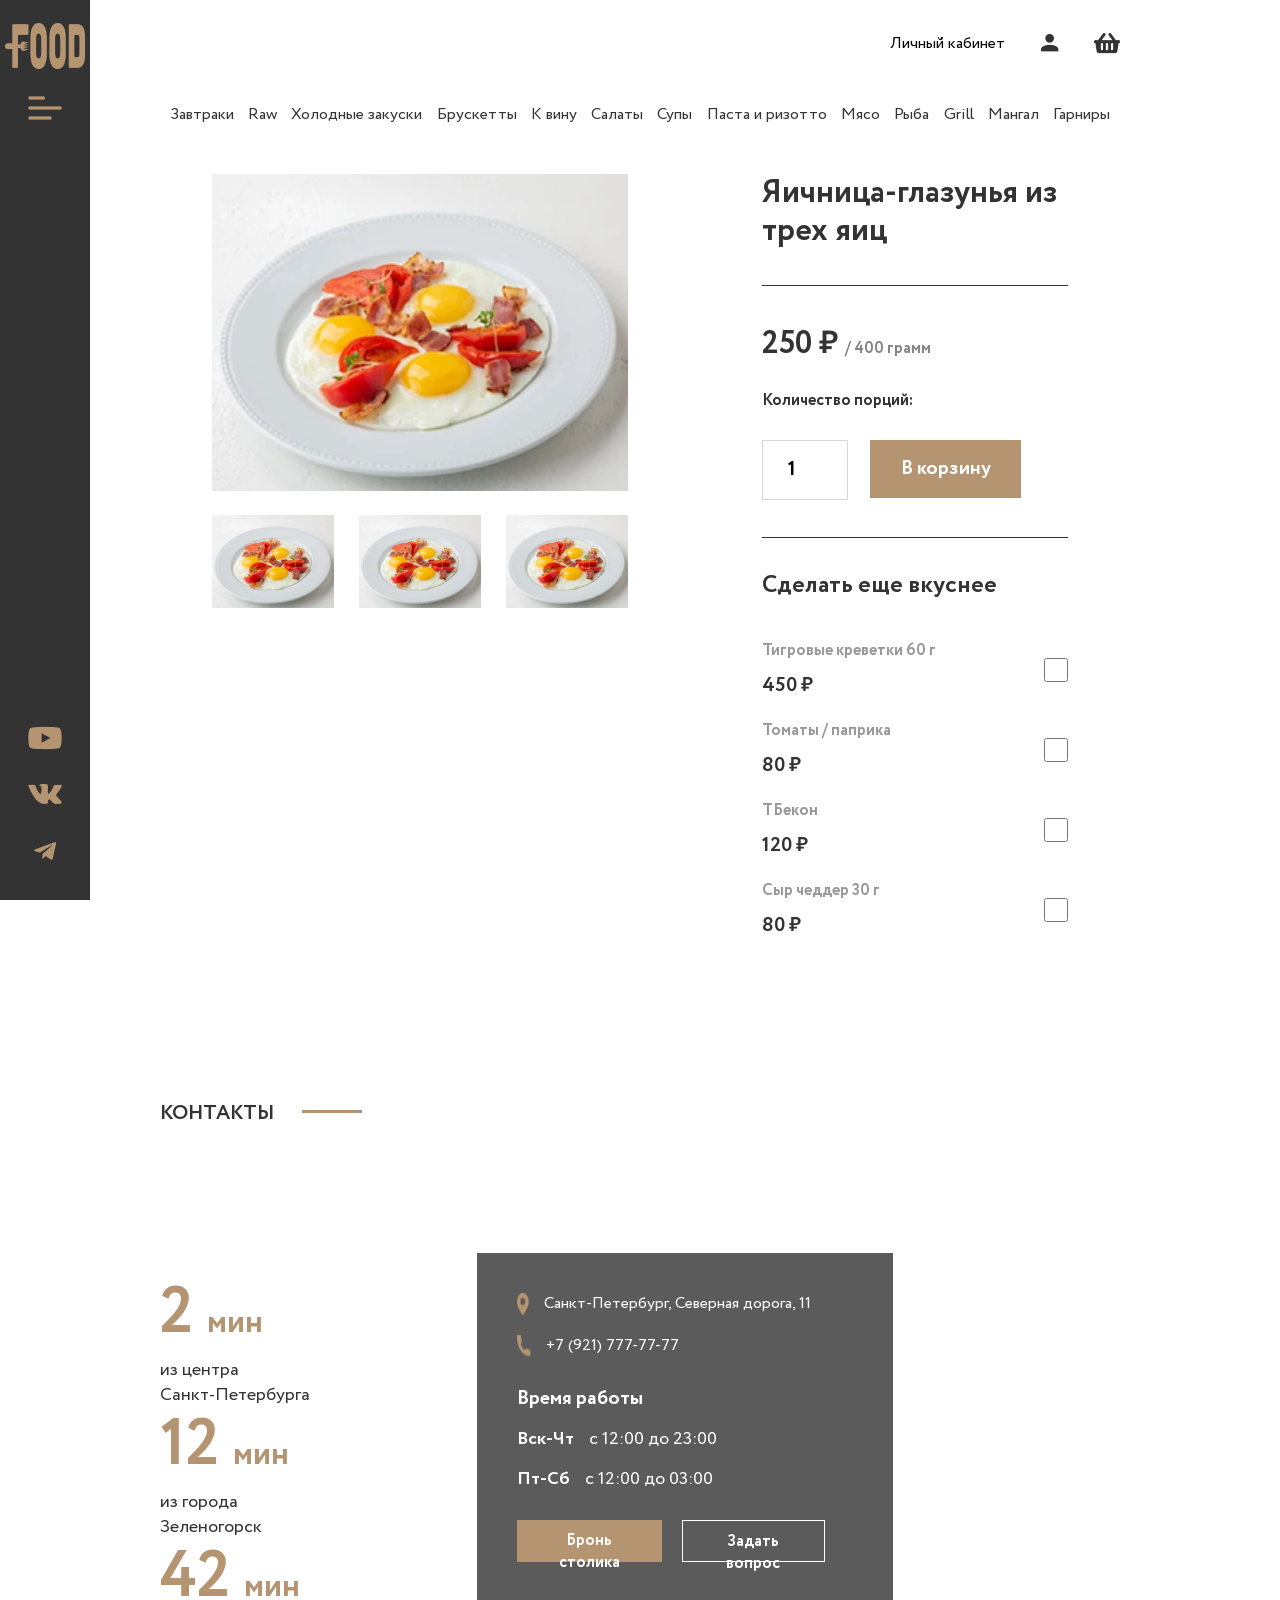
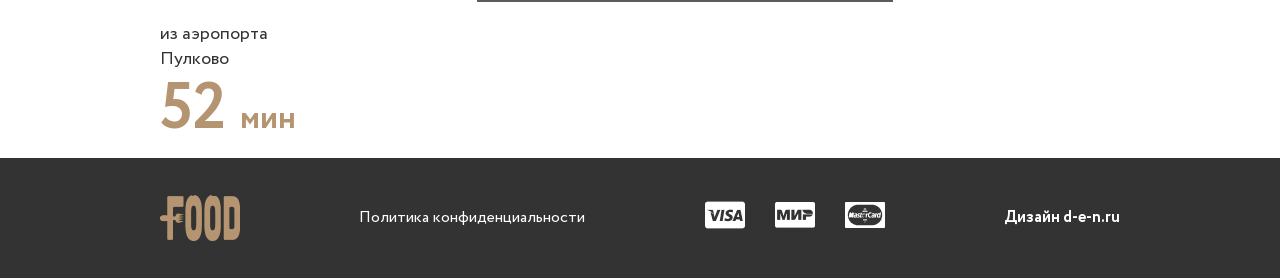
==== eda1.html @ 8ade5171 "финал" ====
<!DOCTYPE html>
<html lang="en">
<head>
  <meta charset="UTF-8">
  <meta name="viewport" content="width=device-width, initial-scale=1.0">
  <link rel="stylesheet" href="style.css">
  <link rel="stylesheet" href="menu.css">
  <link rel="stylesheet" href="eda1.css">
  <title>Document</title>
</head>
<body>
  <main>
        <section class="menu">
      <section class="header-container-left">
        <section class="header-left">
          <div class="header-left-top">
            <a href="./index.html"><img src="img/logo.png" alt=""></a>
            <button><img src="img/gg_menu-left.png" alt="" width="40" height="40"></button>
          </div>
          <div class="header-left-bottom">
            <a href=""><img src="img/soc-icons.png" alt=""></a>
            <a href=""><img src="img/soc-icons2.png" alt=""></a>
            <a href=""><img src="img/soc-icons3.png" alt=""></a>
          </div>
        </section>
      </section>

      <div class="menu-glav">
      <section class="menu-container">
        <section class="menu-container__head">
          <div>
            <p>Личный кабинет</p>
            <img src="./img/VectorPeople.png" alt="">
            <img src="./img/vectotKorzina.png" alt="">
          </div>

        </section>
        <section class="menu-container__nav">
          <ul>
            <li><a href="">Завтраки</a></li>
            <li><a href="">Raw</a></li>
            <li><a href="">Холодные закуски</a></li>
            <li><a href="">Брускетты</a></li>
            <li><a href="">К вину</a></li>
            <li><a href="">Салаты</a></li>
            <li><a href="">Супы</a></li>
            <li><a href="">Паста и ризотто</a></li>
            <li><a href="">Мясо</a></li>
            <li><a href="">Рыба</a></li>
            <li><a href="">Grill</a></li>
            <li><a href="">Мангал</a></li>
            <li><a href="">Гарниры</a></li>
          </ul>
        </section>

        <section class="menu-container__eda">

          <div class="card___eda">
            <div class="card___eda__left">
              <img src="./img-menu/menu1.png" alt="" width="416" height="317">
              <div class="card___eda__left-bottom">
                <img src="./img-menu/menu1.png" alt="" width="122" height="93">
                <img src="./img-menu/menu1.png" alt="" width="122" height="93">
                <img src="./img-menu/menu1.png" alt="" width="122" height="93">
              </div>
            </div>

            <div class="card___eda__right">
              <div class="card___eda__righ-top">
                <p>Яичница-глазунья из трех яиц</p>
              </div>
              <div class="card___eda__right-medium">
                <div class="card___eda__right-medium-glav">
                  <p class="p-price">250 ₽ <span>/ 400 грамм</span></p>
                  <p class="kollichestvo">Количество порций:</p>
                  <div class="card___eda__right-medium-btn">
                    <input class="card___eda__right-medium-int" type="number" min="1" value="1">
                    <button>В корзину</button>
                  </div>
                </div>
              </div>
              <div class="card___eda__right-bottom">
                <div class="card___eda__right-bottom-g">
                <p class="card___eda__right-bottom-p">Сделать еще вкуснее</p>
                <div class="chekboks">
                  <div class="chekbok">
                    <p><span>Тигровые креветки 60 г</span>450 ₽</p>
                    <input type="checkbox">
                  </div>

                  <div class="chekbok">
                    <p><span>Томаты / паприка</span>80 ₽</p>
                    <input type="checkbox">
                  </div>

                  <div class="chekbok">
                    <p><span>ТБекон</span>120 ₽</p>
                    <input type="checkbox">
                  </div>

                  <div class="chekbok">
                    <p><span>Сыр чеддер 30 г</span>80 ₽</p>
                    <input type="checkbox">
                  </div>
                </div>
                </div>
              </div>
            </div>
          </div>
          
        </section>
        </div>
      </section>
    </section>

    <section class="section-4">
      <section class="section-4-conatainer">
        <section class="section-4-conatainer-inf">
          <div class="section-4-conatainer-inf-glav">
            <p>контакты</p>
              <img src="./img/palochka.png" alt="">
          </div>  
          <section class="section-4-conatainer-inf-bottom">
            <div class="cards-time">
              <div class="card-time">
                <h2 class="time">2 <span>мин</span></h2>
                <!-- <h2 class="min">мин</h2> -->
                <p>из центра <br> Санкт-Петербурга</p>
              </div>
              <div class="card-time">
                <h2 class="time">12 <span>мин</span></h2>
                <!-- <h2 class="min">мин</h2> -->
                <p>из города <br> Зеленогорск</p>
              </div>
              <div class="card-time">
                <h2 class="time">42 <span>мин</span></h2>
                <!-- <h2 class="min">мин</h2> -->
                <p>из аэропорта <br> Пулково</p>
              </div>
              <div class="card-time">
                <h2 class="time">52 <span>мин</span></h2>
                <!-- <h2 class="min">мин</h2> -->
                <p>из города <br> Павловск</p>
              </div>
            </div>
            <iframe src="https://www.google.com/maps/embed?pb=!1m18!1m12!1m3!1d4613.197405998604!2d20.505691520748904!3d54.68149132976182!2m3!1f0!2f0!3f0!3m2!1i1024!2i768!4f13.1!3m3!1m2!1s0x46e33e00340bcaed%3A0x884fb8f41d3d61b8!2z0JHQuNC30L3QtdGBLdC60L7Qu9C70LXQtNC2!5e0!3m2!1sru!2sru!4v1792401359193!5m2!1sru!2sru" width="746" height="450" style="border:0;" allowfullscreen="" loading="lazy" referrerpolicy="strict-origin-when-cross-origin"></iframe>
            <div class="card-inf">
              <div class="card-inf-container">
                <div class="card-inf-top">
                  <div>
                    <img src="./img/Vector.png" alt="">
                    <p>Санкт-Петербург, Северная дорога, 11</p>
                  </div>
                  <div>
                    <img src="./img/Vector2.png" alt="">
                    <p>+7 (921) 777-77-77</p>
                  </div>
                </div>
                  <div class="card-inf-medium">
                    <p class="vrema">Время работы</p>
                    <p class="vrema1">Вск-Чт <span>с 12:00 до 23:00</span></p>
                    <p class="vrema1">Пт-Сб<span>с 12:00 до 03:00</span></p>
                  </div>

                  <div class="card-inf-bottom">
                    <button class="card-inf-bottom-btn1">Бронь столика</button>
                    <button class="card-inf-bottom-btn2">Задать вопрос</button>
                  </div>
                
              </div>
              
            </div>
          </section>
        </section>
      </section>
    </section>
  </main>


    <footer>
    <section class="footer-container">
      <img src="./img/logo.png" alt="">
      <p class="footer-p1">Политика конфиденциальности</p>
      <div>
        <a href=""><img src="./img/visa-svgrepo-com1.png" alt=""></a>
        <a href=""><img src="./img/mir-svgrepo-com1.png" alt=""></a>
        <a href=""><img src="./img/mastercard-svgrepo-com1.png" alt=""></a>
      </div>
      <p class="footer-p2">Дизайн d-e-n.ru</p>
    </section>
  </footer>
</body>
</html>
---- style.css ----
@import url(./circe.css);

* {
    margin: 0;
    padding: 0;
    font-family: 'Circe';
}

a {
    text-decoration: none;
}

li {
    list-style: none;
}

header {
    width: 100%;
    height: 100%;
    display: flex;
    background-image: url(img/headerbg.png);
    background-repeat: no-repeat;
    background-size: cover;
    justify-content: space-between;
}

.header-container-left {
    width: 7%;
    height: 100%;
    background-color: #333333;
    display: flex;
    justify-content: center;
    align-items: center;
    position: fixed;
}

.header-left {
    width: 90%;
    height: 95%;
    display: flex;
    flex-direction: column;
    justify-content: space-between;
    align-items: center;
}

.header-left-top {
    width: 80px;
    height: 106px;
    display: flex;
    flex-direction: column;
    align-items: center;
    justify-content: space-between;
}

.header-left-top button {
    background-color: transparent;
    border: none;
    cursor: pointer;
    width: 41px;
    height: 41px;
}

.header-left-bottom {
    width: 40px;
    height: 160px;
    display: flex;
    flex-direction: column;
    justify-content: space-between;
    align-items: center;
    
}

.header-container-right {
    width: 93%;
    height: 100%;
    margin-left: auto;
    display: flex;
    justify-content: center;
    align-items: start;
}

.header-right {
    width: 90%;
    height: 926px;
    display: flex;
    flex-direction: column;
    justify-content: space-between;
    align-items: flex-end;
}

.header-right-top {
    width: 100%;
    height: 100px;
    display: flex;
    justify-content: flex-end;
    align-items: center;
}

.header-right-top nav {
    width: 459px;
    height: 42px;
}

.header-right-top nav ul {
    width: 100%;
    height: 100%;
    display: flex;
    justify-content: space-between;
    align-items: center;
}

.header-right-top nav ul li a {
    font-weight: 400;
    font-size: 16px;
    line-height: 140%;
    color: #fff;
    transition: color 0.3s;
}

.header-right-top nav ul li a:hover {
    color: #B59571;
}

.header-right-top nav ul button {
    padding: 10px 20px;
    width: 145px;
    height: 42px;
    background-color: #B59571;
    border: none;

    font-weight: 700;
    font-size: 16px;
    line-height: 140%;
    text-align: center;
    color: #fff;
    transition: opacity 0.3s;
}

.header-right-top nav ul button:active {
    opacity: 0.8;
}

.header-right-bottom {
    width: 100%;
    
}

@keyframes animP {
    from {
        opacity: 0;
    }

    to {
        opacity: 1;
    }
}

.header-right-bottom p {
    font-size: 54px;
    line-height: 140%;
    font-weight: 700;
    color: #fff;
    width: 856px;
    height: 228px;

    animation: animP 3s ease forwards;
}


main {
    background-color: #fff;
}



.section-1 {
    width: 100%;
    height: 681px;
    display: flex;
    justify-content: center;
    align-items: center;
}
.section-1-conatainer {
    width: 75%;
    height: 381px;
}
.section-1-conatainer-inf {
    width: 1186px;
    height: 100%;
    display: flex;
    flex-direction: column;
    justify-content: space-between;
}

.section-1-conatainer-inf-glav {
    
    width: 228px;
    height: 28px;
    display: flex;
    justify-content: space-between;
    align-items: center;
}

.section-1-conatainer-inf-p {
    padding-top: 5px;
    height: 28px;
    

    text-align: center;
    font-weight: 700;
    font-size: 20px;
    line-height: 140%;
    text-transform: uppercase;
    color: #000;
}

.section-1-conatainer-inf-p img {
    display: flex;
    justify-content: center;
    align-items: center;
    
}

.section-1-conatainer-inf-text {
    width: 966px;
    height: 273px;
    display: flex;
    justify-content: space-between;
    align-self: flex-end;
}

.section-1-conatainer-inf-text h2 {
    font-weight: 700;
    font-size: 64px;
    line-height: 120%;
    color: #333333;
    width: 196px;
}

.section-1-conatainer-inf-text p {
    width: 526px;
    height: 266px;
    display: flex;
    flex-direction: column;
    justify-content: space-between;
    
}

.section-1-conatainer-inf-text p span{
    font-weight: 400;
    font-size: 18px;
    line-height: 140%;
    color:#333333;
}




.section-2 {
    width: 100%;
    height: 868px;
    display: flex;
    justify-content: center;
}
.section-2-conatainer {
    width: 75%;
    height: 718px;
}

.section-2-conatainer-inf {
    width: 1076px;
    height: 100%;
    display: flex;
    flex-direction: column;
    justify-content: space-between;
}

.section-2-conatainer-inf-glav {
    width: 157px;
    height: 28px;
    display: flex;
    justify-content: space-between;
    align-items: center;
}

.section-2-conatainer-inf-p {
    padding-top: 5px;
    height: 28px;

    font-weight: 700;
    font-size: 20px;
    line-height: 140%;
    text-transform: uppercase;
    color: #333333;
}

.section-2-conatainer-inf-text {
    width: 100%;
    height: 610px;
    display: flex;
    flex-direction: column;
    justify-content: space-between;
    align-items: flex-end;
}

.section-2-conatainer-inf-top {
    width: 856px;
    display: flex;
    justify-content: space-between;
}

.section-2-conatainer-inf-top h2 {
    font-weight: 700;
    font-size: 64px;
    line-height: 120%;
    color: #333333;
}

.section-2-conatainer-inf-top p {
    width: 526px;
    height: 191px;
    display: flex;
    flex-direction: column;
    justify-content: space-between;
}

.section-2-conatainer-inf-top p span {
    font-weight: 400;
    font-size: 18px;
    line-height: 140%;
    color: #333333;
}

.section-2-conatainer-inf-bottom {
    width: 856px;
    display: flex;
    justify-content: space-between;
    
}
.section-2-conatainer-inf-bottom-card {
    height: 332px;
    display: flex;
    flex-direction: column;
    justify-content: space-between;
    align-items: center;
}

.section-2-conatainer-inf-bottom-card div p {
    
    font-weight: 700;
    font-size: 20px;
    line-height: 140%;
    text-transform: uppercase;
    color: #333333;
    
    
    text-align: center;
}

.section-2-conatainer-inf-bottom-card div {
    width: 278px;
    display: flex;
    justify-content: center;
    align-items: center;
    gap: 30px;
}

.section-2-conatainer-inf-bottom-card div img {
    padding-bottom: 5px;
    
}



.section-3 {
    width: 100%;
    height: 608px;
    display: flex;
    justify-content: center;
}
.section-3-conatainer {
    width: 75%;
    height: 458px;
}
.section-3-conatainer-inf {
    width: 1076px;
    height: 100%;
    display: flex;
    flex-direction: column;
    justify-content: space-between;
}
.section-3-conatainer-inf-glav {
    width: 200px;
    height: 28px;
    display: flex;
    justify-content: space-between;
    align-items: center;
}

.section-3-conatainer-inf-glav p {
    color: #333333;
    font-weight: 700;
    font-size: 20px;
    line-height: 140%;
    text-transform: uppercase;
}

.section-3-conatainer-inf-glav img {
    padding-bottom: 5px;
}

.section-3-conatainer-inf-text {
    width: 856px;
    height: 350px;
    align-self: flex-end;
    display: flex;
    justify-content: space-between;
}

.section-3-conatainer-inf-text h2 {
    font-weight: 700;
    font-size: 64px;
    line-height: 120%;
    color: #333333;
}

.section-3-conatainer-inf-text-right {
    height: 100%;
    display: flex;
    flex-direction: column;
    justify-content: space-between;
}

.section-3-conatainer-inf-text-right p {
    width: 526px;
    font-weight: 400;
    font-size: 18px;
    line-height: 140%;
    color: #333333;
}

.section-3-conatainer-inf-text-button {
    width: 414px;
    height: 58px;
    display: flex;
    justify-content: space-between;
    align-items: center;
}
.section-3-button1 {
    border: none; 
    padding: 15px 30px;
    width: 163px;
    height: 58px;
    background-color: #B59571;

    font-weight: 700;
    font-size: 20px;
    line-height: 140%;
    color: #FFFFFF;
    transition: opacity 0.1s;
}

.section-3-button1:active {
    opacity: 0.8;
}

.section-3-button2 {
    border: 1px solid rgba(51, 51, 51, 0.2);
    padding: 15px 29px;
    width: 221px;
    height: 58px;
    display: flex;
    background: #fff;

    font-weight: 700;
    font-size: 20px;
    line-height: 140%;
    color:#333333;
    text-align: center;
    transition: background-color 0.2s;
}

.section-3-button2:hover  {
    background-color: #eeeeee;
}

.section-3-button2:active {
    background-color: #b8b8b8;
}






.section-4 {
    width: 100%;
    height: 658px;
    display: flex;
    justify-content: center;
}
.section-4-conatainer {
    width: 75%;
    height: 558px;

    
}
.section-4-conatainer-inf {
    width: 100%;
    height: 100%;
    display: flex;
    flex-direction: column;
    justify-content: space-between;
}
.section-4-conatainer-inf-glav {
    width: 202px;
    height: 28px;
    display: flex;
    justify-content: space-between;
    align-items: center;
}

.section-4-conatainer-inf-glav p {
    font-weight: 700;
    font-size: 20px;
    line-height: 140%;
    text-transform: uppercase;
    color: #333333;
}

.section-4-conatainer-inf-glav img {
    padding-bottom: 5px;
}

.section-4-conatainer-inf-bottom {
    width: 100%;
    height: 450px;
    display: flex;
    justify-content: space-between;
    

    position: relative;
}
.cards-time {
    width: 416px;
    height: 314px;
    display: flex;
    justify-content: space-between;
    flex-wrap: wrap;
    align-self: center;
}
.card-time {
    width: 196px;
    height: 132px;
    display: flex;
    flex-direction: column;
    justify-content: space-between;
}

.card-time p {
    font-weight: 400;
    font-size: 18px;
    line-height: 140%;
    color: #333333;
}

.time {
    font-weight: 700;
    font-size: 64px;
    line-height: 120%;
    color: #B59571;
}

.time span {
    font-weight: 700;
    font-size: 32px;
    line-height: 120%;
}

.card-inf {
    width: 416px;
    height: 349px;
    display: flex;
    justify-content: center;
    align-items: center;
    background: #5b5b5b;

    position: absolute;
    left: 33%;
    top: 10%;
    
    /* left: 40%;
    top: 3320px; */
}

.card-inf-container {
    width: 336px;
    height: 269px;
    display: flex;
    flex-direction: column;
    justify-content: space-between;
}

.card-inf-top {
    width: 336px;
    height: 64px;
    display: flex;
    flex-direction: column;
    justify-content: space-between;
}

.card-inf-top div {
    width: 100%;
    height: 22px;
    display: flex;
    gap: 15px;
}

.card-inf-top div p {
    font-weight: 400;
    font-size: 16px;
    line-height: 140%;
    color: #fff;
}

.card-inf-medium {
    width: 100%;
    height: 108px;
    display: flex;
    flex-direction: column;
    justify-content: space-between;
}
.vrema {
    color: #fff;
    font-weight: 700;
    font-size: 20px;
    line-height: 140%;
}
.vrema1 {
    color: #fff;
    font-weight: 700;
    font-size: 18px;
    line-height: 140%;
    display: flex;
    gap: 15px;
}

.vrema1 span {
    font-weight: 400;
    font-size: 18px;
    line-height: 140%;
}

.card-inf-bottom {
    width: 308px;
    height: 42px;
    display: flex;
    justify-content: space-between;
    
}

.card-inf-bottom-btn1 {
    padding: 10px 20px;
    width: 145px;
    height: 42px;
    background-color: #B59571;
    border: none;

    font-weight: 700;
    font-size: 16px;
    line-height: 140%;
    text-align: center;
    color: #fff;
}

.card-inf-bottom-btn2 {
    border: 1px solid #fff;
    padding: 10px 19px;
    width: 143px;
    height: 42px;

    background: #5b5b5b;

    font-weight: 700;
    font-size: 16px;
    line-height: 140%;
    text-align: center;
    color: #fff;
}


footer {
    width: 100%;
    height: 120px;
    background-color: #333333;
    display: flex;
    justify-content: center;
}

.footer-container {
    width: 75%;
    height: 100%;
    display: flex;
    justify-content: space-between;
    align-items: center;
}
.footer-p1 {
    color: #fff;
    font-weight: 400;
    font-size: 16px;
    line-height: 140%;
}
.footer-p2 {
    font-weight: 700;
    font-size: 16px;
    line-height: 140%;
    color: #fff;
}
---- menu.css ----
.menu {
  width: 100%;
  height: 2100px;
  display: flex;
  
}

.menu-glav {
  width: 100%;
  height: 100%;
  background-color: #fff;
  display: flex;
  justify-content: center;
  
}

.menu-container {
  width: 75%;
  height: 1458px;
  padding-top: 30px;
  display: flex;
  flex-direction: column;
  justify-content: space-between;
  align-items: center;
}

.menu-container__head {
  width: 100%;
  height: 26px;
  display: flex;
  justify-content: flex-end;
}

.menu-container__head div {
  width: 230px;
  display: flex;
  justify-content: space-between;
  align-items: center;
}


.menu-container__nav {
  width: 98%;
  display: flex;
  justify-content: center;
}

.menu-container__nav ul {
  width: 100%;
  display: flex;
  justify-content: space-between;
}

.menu-container__nav ul li a {
  font-weight: 400;
  font-size: 16px;
  line-height: 140%;
  color: #333333;

  border-bottom: 3px solid opacity;
  /* transition: border-bottom 0.2s; */
}

.menu-container__nav ul li a:hover {
  border-bottom: 3px solid #B59571;
}


.menu-container__menu {
  width: 100%;
  height: 1269px;
  display: flex;
  flex-wrap: wrap;
  justify-content: space-between;
  row-gap: 24px;
}



.menu-container__menu__card {
  width: 306px;
  height: 406px;
  border: 1px solid rgba(51, 51, 51, 0.2);
  display: flex;
  flex-direction: column;
  justify-content: space-between;
  align-items: center;
  
}

.menu__card__text {
  width: 246px;
  height: 123px;
  display: flex;
  flex-direction: column;
  justify-content: space-between;
  padding-bottom: 30px;
}

.menu__card__text p {
  font-weight: 700;
  font-size: 20px;
  line-height: 140%;
  text-align: center;
  color: #333333;
}

.menu__card__text-btn {
  width: 100%;
  height: 42px;
  display: flex;
  justify-content: space-between;
  align-items: center;
}

.menu__card__text-btn p {
  font-weight: 700;
  font-size: 32px;
  line-height: 120%;
}

.menu__card__text-btn button {
  padding: 10px 18px;
  width: 113px;
  height: 42px;
  background-color: #B59571;
  border: none;

  color: #fff;
  font-weight: 700;
  font-size: 16px;
  line-height: 140%;
  text-align: center;
}

footer div {
  width: 180px;
  height: 40px;
  display: flex;
  justify-content: space-between;
  align-items: center;
}

.menu-container__menu__card2 {
  display: flex;
  width: 705px;
  justify-content: space-between;
}
---- eda1.css ----
.menu {
  height: 1100px;
}

.menu-container {
  height: 1060px;
}

.menu-container__eda {
  width: 100%;
  height: 916px;
  display: flex;
  justify-content: center;
}
.card___eda {
  width: 856px;
  height: 766px;
  display: flex;
  justify-content: space-between;
}
.card___eda__left {
  width: 416px;
  height: 434px;
  display: flex;
  flex-direction: column;
  justify-content: space-between;
}
.card___eda__left-bottom {
  display: flex;
  justify-content: space-between;
}
.card___eda__right {
  width: 306px;
  height: 766px;
  display: flex;
  flex-direction: column;
  /* justify-content: space-between; */
}
.card___eda__righ-top {
  width: 100%;
  height: 111px;
  border-bottom: 1px solid #333333;
}

.card___eda__righ-top p {
  font-weight: 700;
  font-size: 32px;
  line-height: 120%;
  color: #333333;
}

.card___eda__right-medium {
  width: 100%;
  height: 252px;
  border-bottom: 1px solid #333333;
  display: flex;
  justify-content: center;
  align-items: center;
}

.card___eda__right-medium-glav {
  width: 100%;
  height: 173px;
  display: flex;
  flex-direction: column;
  justify-content: space-between;
}
.p-price {
  color: #333333;
  font-weight: 700;
  font-size: 32px;
  line-height: 120%;
}

.p-price span {
  font-weight: 700;
  font-size: 16px;
  line-height: 140%;
  color: #333333;
  opacity: 0.6;
}

.kollichestvo {
  color: #333333;
  font-weight: 700;
  font-size: 16px;
  line-height: 140%;
}


.card___eda__right-medium-btn {
  width: 259px;
  height: 58px;
  display: flex;
  justify-content: space-between;
}

.card___eda__right-medium-int {
  border: 1px solid rgba(51, 51, 51, 0.2);
  padding-left: 25px;
  width: 59px;
  height: 58px;
  font-weight: 700;
  font-size: 20px;
  line-height: 140%;
}

.card___eda__right-medium-btn input {
  
}

.card___eda__right-medium-btn button {
  border: none;
  padding: 15px 30px;
  width: 151px;
  height: 58px;
  background-color: #B59571;

  font-weight: 700;
  font-size: 20px;
  line-height: 140%;
  color: #fff;
  cursor: pointer;
}


.card___eda__right-bottom {
  width: 100%;
  height: 403px;
  display: flex;
  flex-direction: column;
  justify-content: flex-end;
}

.card___eda__right-bottom-g {
  width: 100%;
  height: 368px;
  display: flex;
  flex-direction: column;
  justify-content: space-between;
}

.card___eda__right-bottom-p {
  line-height: 120%;
  font-weight: 700;
  font-size: 24px;
  color: #333333;
}

.chekboks {
  height: 300px;
  display: flex;
  flex-direction: column;
  justify-content: space-between;
}
.chekbok {
  display: flex;
  justify-content: space-between;
  align-items: center;
}

.chekbok p {
  height: 60px;
  display: flex;
  flex-direction: column;
  justify-content: space-between;

  font-weight: 700;
  font-size: 20px;
  line-height: 140%;
  color: #333333;
}

.chekbok p span {
  font-weight: 700;
  font-size: 16px;
  line-height: 140%;
  opacity: 0.5;
}

.chekbok input {
  border: 1px solid rgba(51, 51, 51, 0.2);
  width: 24px;
  height: 24px;
}
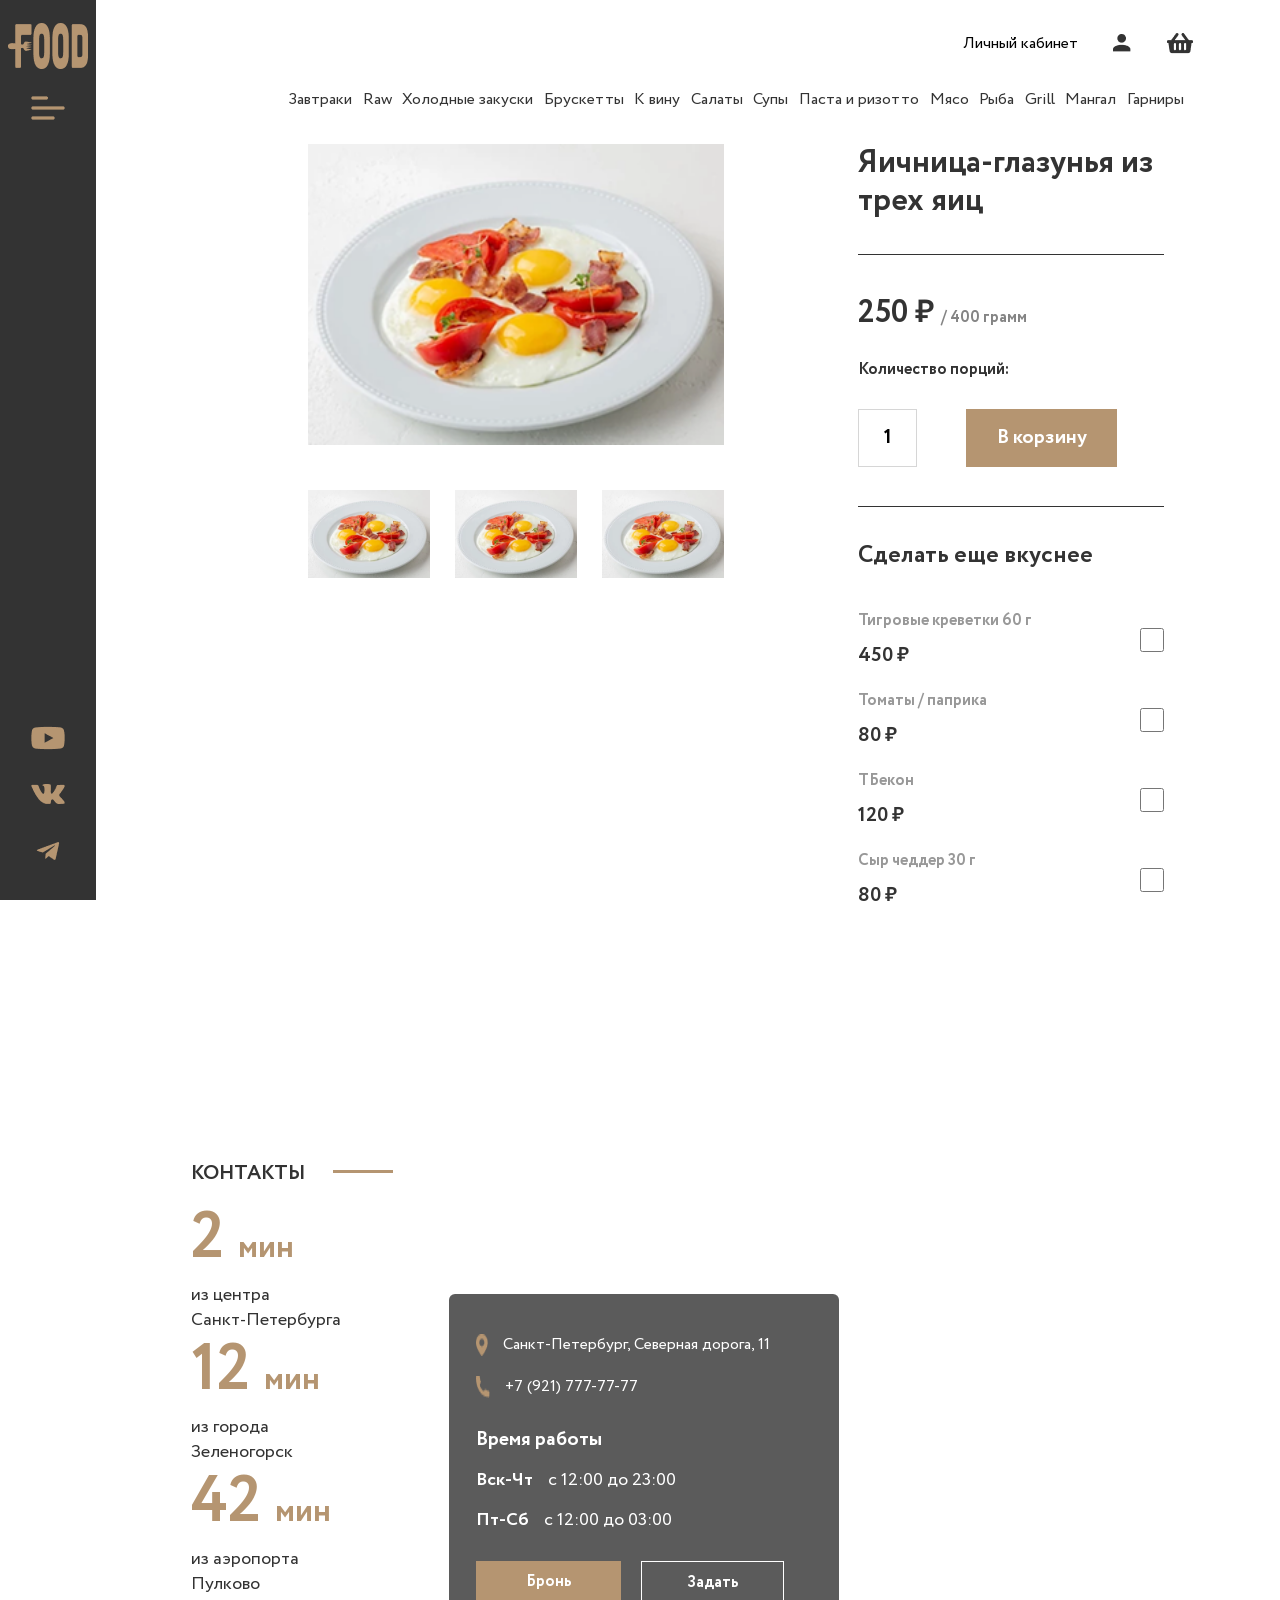
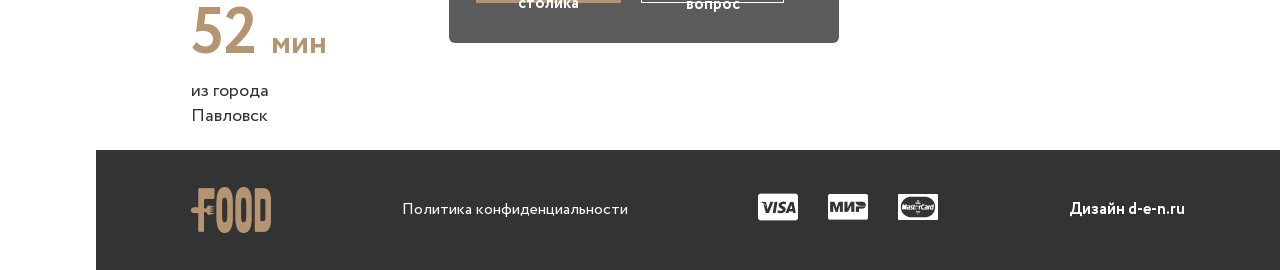
==== commit 35aed23a: "adaptiv" ====
--- a/eda1.html
+++ b/eda1.html
@@ -6,6 +6,7 @@
   <link rel="stylesheet" href="style.css">
   <link rel="stylesheet" href="menu.css">
   <link rel="stylesheet" href="eda1.css">
+  <link rel="stylesheet" href="adaptive.css">
   <title>Document</title>
 </head>
 <body>
--- a/style.css
+++ b/style.css
@@ -1,4 +1,9 @@
 @import url(./circe.css);
+
+
+button {
+    cursor: pointer;
+}
 
 * {
     margin: 0;
@@ -715,4 +720,7 @@
     font-size: 16px;
     line-height: 140%;
     color: #fff;
-}+}
+
+@import url(./media.css);
+@import url(./adaptive.css);
--- a/eda1.css
+++ b/eda1.css
@@ -105,10 +105,6 @@
   line-height: 140%;
 }
 
-.card___eda__right-medium-btn input {
-  
-}
-
 .card___eda__right-medium-btn button {
   border: none;
   padding: 15px 30px;
--- a/adaptive.css
+++ b/adaptive.css
@@ -0,0 +1,1333 @@
+/* ==========================================================================
+   Комплексный адаптив для планшетов и телефонов (adaptive.css)
+   ========================================================================== */
+
+/* --------------------------------------------------------------------------
+   0. Базовые глобальные правила и сброс переполнения
+   -------------------------------------------------------------------------- */
+html, body {
+  width: 100%;
+  max-width: 100%;
+  overflow-x: hidden;
+  -webkit-text-size-adjust: 100%;
+}
+
+*, *::before, *::after {
+  box-sizing: border-box;
+}
+
+img {
+  max-width: 100%;
+  height: auto;
+}
+
+button,
+a,
+input[type="checkbox"] {
+  touch-action: manipulation;
+}
+
+button:active,
+.section-3-button1:active,
+.section-3-button2:active,
+.card-inf-bottom-btn1:active,
+.card-inf-bottom-btn2:active,
+.menu__card__text-btn button:active,
+.card___eda__right-medium-btn button:active {
+  transform: scale(0.97);
+  transition: transform 0.1s ease;
+}
+
+/* --------------------------------------------------------------------------
+   1. Планшеты в альбомной ориентации (включая iPad 13" 1366x1024), ноутбуки и десктопы (> 1024px)
+      ГЛАВНЫЙ ФИКС: контент НЕ съезжает под боковую фиксированную панель!
+   -------------------------------------------------------------------------- */
+@media (min-width: 1025px) {
+  /* Фиксированная ширина боковой панели */
+  .header-container-left {
+    position: fixed !important;
+    top: 0 !important;
+    left: 0 !important;
+    width: max(7%, 96px) !important;
+    height: 100vh !important;
+    z-index: 1000;
+  }
+
+  /* Весь остальной контент сдвинут строго вправо от боковой панели */
+  .header-container-right,
+  main,
+  footer,
+  .menu-glav {
+    margin-left: max(7%, 96px) !important;
+    width: calc(100% - max(7%, 96px)) !important;
+    box-sizing: border-box;
+  }
+
+  /* Центрирование контента внутри свободной рабочей области */
+  .section-1-conatainer,
+  .section-2-conatainer,
+  .section-3-conatainer,
+  .section-4-conatainer,
+  .footer-container,
+  .menu-container {
+    width: 84% !important;
+    max-width: 1180px !important;
+    margin: 0 auto !important;
+    box-sizing: border-box;
+  }
+
+  /* Нормализация ширин внутренних блоков чтобы не было переполнения */
+  .section-1-conatainer-inf,
+  .section-2-conatainer-inf,
+  .section-3-conatainer-inf,
+  .section-4-conatainer-inf {
+    width: 100% !important;
+    max-width: 100% !important;
+    box-sizing: border-box;
+  }
+
+  .section-1-conatainer-inf-text {
+    width: 100% !important;
+    max-width: 966px !important;
+    align-self: flex-end;
+  }
+
+  .section-2-conatainer-inf-top,
+  .section-2-conatainer-inf-bottom,
+  .section-3-conatainer-inf-text {
+    width: 100% !important;
+    max-width: 856px !important;
+  }
+
+  .section-3-conatainer-inf-text {
+    align-self: flex-end;
+  }
+
+  /* Секция 4: Контакты и карта на экранах 1025px - 1400px */
+  .section-4 {
+    height: auto !important;
+    min-height: 650px;
+    padding: 60px 0;
+  }
+
+  .section-4-conatainer {
+    height: auto !important;
+  }
+
+  .section-4-conatainer-inf-bottom {
+    height: 450px !important;
+    position: relative !important;
+    display: flex !important;
+    justify-content: space-between !important;
+    align-items: center !important;
+  }
+
+  .cards-time {
+    width: 38% !important;
+    max-width: 416px !important;
+    height: auto !important;
+  }
+
+  .section-4-conatainer-inf-bottom iframe {
+    width: 58% !important;
+    max-width: 746px !important;
+    height: 450px !important;
+    border-radius: 6px;
+  }
+
+  .card-inf {
+    position: absolute !important;
+    left: 26% !important;
+    top: 12% !important;
+    width: 390px !important;
+    border-radius: 6px;
+  }
+}
+
+/* --------------------------------------------------------------------------
+   2. Планшеты (вертикальная ориентация: <= 1024px) и мобильные устройства
+      Здесь темная панель переходит в аккуратную верхнюю шапку (top bar)
+   -------------------------------------------------------------------------- */
+@media (max-width: 1024px) {
+  /* --- Сброс сдвигов: на экранах <= 1024px контент занимает 100% ширины --- */
+  .header-container-right,
+  main,
+  footer,
+  .menu-glav {
+    margin-left: 0 !important;
+    width: 100% !important;
+  }
+
+  /* --- Шапка (Hero screen) --- */
+  header {
+    flex-direction: column;
+    height: auto;
+    min-height: auto;
+    background-position: center center;
+    background-size: cover;
+    padding-top: 64px !important;
+  }
+
+  .menu {
+    padding-top: 64px !important;
+  }
+
+  /* Боковая темная панель переходит в фиксированную верхнюю шапку */
+  .header-container-left {
+    position: fixed !important;
+    top: 0 !important;
+    left: 0 !important;
+    width: 100% !important;
+    height: 64px !important;
+    min-height: 64px !important;
+    padding: 10px 24px !important;
+    z-index: 9999 !important;
+    background-color: #333333 !important;
+    box-shadow: 0 2px 12px rgba(0, 0, 0, 0.25) !important;
+  }
+
+  .header-left {
+    flex-direction: row;
+    width: 100%;
+    height: auto;
+    justify-content: space-between;
+    align-items: center;
+  }
+
+  .header-left-top {
+    flex-direction: row;
+    width: auto;
+    height: auto;
+    gap: 24px;
+    align-items: center;
+  }
+
+  .header-left-top a img {
+    height: 40px;
+    width: auto;
+    display: block;
+  }
+
+  .header-left-top button {
+    display: flex;
+    align-items: center;
+    justify-content: center;
+  }
+
+  .header-left-bottom {
+    flex-direction: row;
+    width: auto;
+    height: auto;
+    gap: 18px;
+    align-items: center;
+  }
+
+  .header-left-bottom a img {
+    width: 24px;
+    height: 24px;
+    display: block;
+    transition: opacity 0.2s;
+  }
+
+  .header-left-bottom a:hover img {
+    opacity: 0.75;
+  }
+
+  .header-container-right {
+    padding: 0 28px;
+  }
+
+  .header-right {
+    width: 100%;
+    height: auto;
+    min-height: 480px;
+    justify-content: space-between;
+    align-items: flex-start;
+    padding: 20px 0 60px;
+  }
+
+  /* Устранение дублирования для вложенного .header-right */
+  .header-right .header-right {
+    min-height: auto;
+    padding: 0;
+    width: 100%;
+    height: auto;
+  }
+
+  .header-right-top {
+    width: 100%;
+    height: auto;
+    padding: 15px 0 30px;
+    justify-content: flex-end;
+  }
+
+  .header-right-top nav {
+    width: 100%;
+    max-width: 480px;
+    height: auto;
+  }
+
+  .header-right-top nav ul {
+    gap: 20px;
+    justify-content: flex-end;
+    align-items: center;
+    flex-wrap: wrap;
+  }
+
+  .header-right-bottom {
+    width: 100%;
+    padding-top: 40px;
+  }
+
+  .header-right-bottom p {
+    font-size: 42px;
+    line-height: 130%;
+    width: 100%;
+    max-width: 680px;
+    height: auto;
+  }
+
+  /* --- Секция 1: О ресторане --- */
+  .section-1 {
+    height: auto;
+    min-height: auto;
+    padding: 70px 0;
+  }
+
+  .section-1-conatainer {
+    width: 90% !important;
+    height: auto;
+  }
+
+  .section-1-conatainer-inf {
+    width: 100% !important;
+    height: auto;
+    gap: 30px;
+  }
+
+  .section-1-conatainer-inf-text {
+    width: 100% !important;
+    height: auto;
+    align-self: stretch;
+    gap: 30px;
+    justify-content: space-between;
+  }
+
+  .section-1-conatainer-inf-text h2 {
+    font-size: 44px;
+    line-height: 120%;
+    width: auto;
+    min-width: 220px;
+  }
+
+  .section-1-conatainer-inf-text p {
+    width: 100%;
+    max-width: 560px;
+    height: auto;
+    gap: 18px;
+  }
+
+  .section-1-conatainer-inf-text p span {
+    font-size: 17px;
+    line-height: 150%;
+  }
+
+  /* --- Секция 2: Меню --- */
+  .section-2 {
+    height: auto;
+    min-height: auto;
+    padding: 70px 0;
+  }
+
+  .section-2-conatainer {
+    width: 90% !important;
+    height: auto;
+  }
+
+  .section-2-conatainer-inf {
+    width: 100% !important;
+    height: auto;
+    gap: 35px;
+  }
+
+  .section-2-conatainer-inf-text {
+    width: 100% !important;
+    height: auto;
+    align-items: stretch;
+    gap: 40px;
+  }
+
+  .section-2-conatainer-inf-top {
+    width: 100% !important;
+    height: auto;
+    justify-content: space-between;
+    gap: 30px;
+  }
+
+  .section-2-conatainer-inf-top h2 {
+    font-size: 44px;
+  }
+
+  .section-2-conatainer-inf-top p {
+    width: 100%;
+    max-width: 560px;
+    height: auto;
+    gap: 15px;
+  }
+
+  .section-2-conatainer-inf-bottom {
+    width: 100% !important;
+    justify-content: space-around;
+    gap: 30px;
+  }
+
+  .section-2-conatainer-inf-bottom-card {
+    height: auto;
+    gap: 18px;
+  }
+
+  .section-2-conatainer-inf-bottom-card img {
+    max-width: 100%;
+    height: auto;
+    object-fit: cover;
+    border-radius: 4px;
+  }
+
+  /* --- Секция 3: Доставка --- */
+  .section-3 {
+    height: auto;
+    min-height: auto;
+    padding: 70px 0;
+  }
+
+  .section-3-conatainer {
+    width: 90% !important;
+    height: auto;
+  }
+
+  .section-3-conatainer-inf {
+    width: 100% !important;
+    height: auto;
+    gap: 30px;
+  }
+
+  .section-3-conatainer-inf-text {
+    width: 100% !important;
+    height: auto;
+    align-self: stretch;
+    gap: 30px;
+    justify-content: space-between;
+  }
+
+  .section-3-conatainer-inf-text h2 {
+    font-size: 44px;
+    width: auto;
+    max-width: 280px;
+  }
+
+  .section-3-conatainer-inf-text-right {
+    height: auto;
+    gap: 25px;
+  }
+
+  .section-3-conatainer-inf-text-right p {
+    width: 100%;
+    max-width: 560px;
+  }
+
+  /* --- Секция 4: Контакты и карта --- */
+  .section-4 {
+    height: auto !important;
+    padding: 70px 0;
+  }
+
+  .section-4-conatainer {
+    width: 90% !important;
+    height: auto !important;
+  }
+
+  .section-4-conatainer-inf {
+    height: auto;
+    gap: 30px;
+  }
+
+  .section-4-conatainer-inf-bottom {
+    flex-direction: column !important;
+    height: auto !important;
+    gap: 35px;
+    align-items: center;
+    position: static !important;
+  }
+
+  /* Порядок отображения: 1. Время в пути -> 2. Карточка контактов -> 3. Карта */
+  .cards-time {
+    order: 1;
+    width: 100% !important;
+    height: auto !important;
+    justify-content: space-around;
+    align-self: stretch;
+    gap: 20px;
+  }
+
+  .card-time {
+    width: calc(25% - 15px);
+    min-width: 140px;
+    height: auto;
+    gap: 10px;
+  }
+
+  .card-time .time {
+    font-size: 48px;
+  }
+
+  .card-time .time span {
+    font-size: 26px;
+  }
+
+  .card-inf {
+    order: 2;
+    position: static !important;
+    width: 100% !important;
+    max-width: 600px !important;
+    height: auto !important;
+    padding: 30px 25px;
+    left: auto !important;
+    top: auto !important;
+    border-radius: 6px;
+  }
+
+  .card-inf-container {
+    width: 100%;
+    height: auto;
+    gap: 22px;
+  }
+
+  .card-inf-top {
+    width: 100%;
+    height: auto;
+    gap: 12px;
+  }
+
+  .card-inf-top div {
+    height: auto;
+    min-height: 22px;
+    align-items: center;
+  }
+
+  .card-inf-medium {
+    width: 100%;
+    height: auto;
+    gap: 10px;
+  }
+
+  .card-inf-bottom {
+    width: 100%;
+    max-width: 330px;
+    height: auto;
+    gap: 15px;
+  }
+
+  .section-4-conatainer-inf-bottom iframe {
+    order: 3;
+    width: 100% !important;
+    max-width: 100% !important;
+    height: 380px !important;
+    border-radius: 6px;
+  }
+
+  /* --- Футер --- */
+  footer {
+    height: auto;
+    padding: 35px 0;
+  }
+
+  .footer-container {
+    width: 90% !important;
+    flex-wrap: wrap;
+    gap: 20px;
+    justify-content: space-between;
+    align-items: center;
+  }
+
+  /* --- Страница меню (menu.html) --- */
+  .menu {
+    height: auto !important;
+    min-height: auto;
+    flex-direction: column;
+  }
+
+  .menu-glav {
+    height: auto !important;
+  }
+
+  .menu-container {
+    width: 90% !important;
+    height: auto !important;
+    gap: 30px;
+    padding: 30px 0 60px;
+  }
+
+  .menu-container__head {
+    height: auto;
+    width: 100%;
+    justify-content: flex-end;
+  }
+
+  /* Горизонтальный скроллер категорий меню */
+  .menu-container__nav {
+    width: 100%;
+    overflow-x: auto;
+    padding-bottom: 12px;
+    -webkit-overflow-scrolling: touch;
+    scrollbar-width: none;
+    -ms-overflow-style: none;
+    justify-content: flex-start;
+  }
+
+  .menu-container__nav::-webkit-scrollbar {
+    display: none;
+  }
+
+  .menu-container__nav ul {
+    width: max-content;
+    gap: 24px;
+    padding: 0 4px;
+    display: flex;
+  }
+
+  .menu-container__nav ul li {
+    flex-shrink: 0;
+  }
+
+  .menu-container__nav ul li a {
+    white-space: nowrap;
+    padding: 6px 2px;
+    display: inline-block;
+  }
+
+  /* Сетка карточек меню */
+  .menu-container__menu {
+    height: auto !important;
+    width: 100%;
+    display: flex;
+    flex-wrap: wrap;
+    justify-content: center;
+    gap: 24px;
+  }
+
+  .menu-container__menu__card2 {
+    display: contents;
+  }
+
+  .menu-container__menu__card {
+    width: calc(50% - 15px);
+    max-width: 330px;
+    min-width: 260px;
+    height: auto;
+    min-height: 400px;
+    display: flex;
+    flex-direction: column;
+    justify-content: space-between;
+    align-items: center;
+    border-radius: 4px;
+    overflow: hidden;
+  }
+
+  .menu-container__menu__card img {
+    width: 100%;
+    height: 220px;
+    object-fit: cover;
+    display: block;
+  }
+
+  .menu__card__text {
+    width: 88%;
+    height: auto;
+    min-height: 125px;
+    padding: 16px 0 20px;
+    display: flex;
+    flex-direction: column;
+    justify-content: space-between;
+    gap: 15px;
+  }
+
+  .menu__card__text a p,
+  .menu__card__text > p {
+    font-size: 18px;
+    line-height: 130%;
+    text-align: center;
+  }
+
+  .menu__card__text-btn {
+    width: 100%;
+    display: flex;
+    justify-content: space-between;
+    align-items: center;
+  }
+
+  .menu__card__text-btn p {
+    font-size: 26px;
+    font-weight: 700;
+  }
+
+  .menu__card__text-btn button {
+    padding: 10px 16px;
+    height: 42px;
+    width: auto;
+  }
+
+  /* --- Страница блюда (eda1.html) --- */
+  .menu-container__eda {
+    height: auto !important;
+    padding-bottom: 40px;
+  }
+
+  .card___eda {
+    width: 100% !important;
+    height: auto !important;
+    justify-content: space-between;
+    gap: 30px;
+  }
+
+  .card___eda__left {
+    width: 50%;
+    max-width: 420px;
+    height: auto;
+    gap: 15px;
+  }
+
+  .card___eda__left > img {
+    width: 100%;
+    height: auto;
+    max-height: 320px;
+    object-fit: cover;
+    border-radius: 4px;
+    display: block;
+  }
+
+  .card___eda__left-bottom {
+    width: 100%;
+    display: flex;
+    justify-content: space-between;
+    gap: 10px;
+  }
+
+  .card___eda__left-bottom img {
+    width: calc(33.333% - 7px);
+    height: 85px;
+    object-fit: cover;
+    border-radius: 4px;
+    cursor: pointer;
+    display: block;
+  }
+
+  .card___eda__right {
+    width: 46%;
+    height: auto !important;
+    gap: 20px;
+  }
+
+  .card___eda__righ-top {
+    height: auto;
+    padding-bottom: 15px;
+  }
+
+  .card___eda__right-medium {
+    height: auto;
+    padding: 20px 0;
+  }
+
+  .card___eda__right-medium-glav {
+    height: auto;
+    gap: 16px;
+  }
+
+  .card___eda__right-bottom {
+    height: auto;
+    padding-top: 15px;
+  }
+
+  .card___eda__right-bottom-g {
+    height: auto;
+    gap: 18px;
+  }
+
+  .chekboks {
+    height: auto;
+    gap: 14px;
+  }
+
+  .chekbok {
+    cursor: pointer;
+    padding: 6px 0;
+  }
+
+  .chekbok input {
+    accent-color: #B59571;
+    cursor: pointer;
+  }
+}
+
+/* --------------------------------------------------------------------------
+   3. Планшеты вертикальные и телефоны (<= 768px)
+   -------------------------------------------------------------------------- */
+@media (max-width: 768px) {
+  /* --- Шапка --- */
+  .header-container-left {
+    padding: 12px 18px;
+  }
+
+  .header-left-top {
+    gap: 16px;
+  }
+
+  .header-left-top button img {
+    width: 32px;
+    height: 32px;
+  }
+
+  .header-left-top a img {
+    max-height: 36px;
+    width: auto;
+  }
+
+  .header-left-bottom {
+    gap: 14px;
+  }
+
+  .header-left-bottom a img {
+    width: 22px;
+    height: 22px;
+  }
+
+  .header-container-right {
+    padding: 0 18px;
+  }
+
+  .header-right {
+    min-height: 420px;
+    padding: 15px 0 45px;
+  }
+
+  .header-right-top nav {
+    max-width: 100%;
+  }
+
+  .header-right-top nav ul {
+    justify-content: center;
+    gap: 16px;
+  }
+
+  .header-right-top nav ul li a {
+    font-size: 15px;
+  }
+
+  .header-right-top nav ul button {
+    padding: 8px 18px;
+    height: 40px;
+    width: auto;
+    font-size: 14px;
+  }
+
+  .header-right-bottom p {
+    font-size: 32px;
+    line-height: 130%;
+  }
+
+  /* --- Секция 1: О ресторане --- */
+  .section-1 {
+    padding: 50px 0;
+  }
+
+  .section-1-conatainer {
+    width: 92% !important;
+  }
+
+  .section-1-conatainer-inf-text {
+    flex-direction: column;
+    align-items: flex-start;
+    gap: 20px;
+  }
+
+  .section-1-conatainer-inf-text h2 {
+    font-size: 34px;
+    width: 100%;
+    min-width: auto;
+  }
+
+  .section-1-conatainer-inf-text p {
+    max-width: 100%;
+  }
+
+  /* --- Секция 2: Меню --- */
+  .section-2 {
+    padding: 50px 0;
+  }
+
+  .section-2-conatainer {
+    width: 92% !important;
+  }
+
+  .section-2-conatainer-inf-top {
+    flex-direction: column;
+    align-items: flex-start;
+    gap: 20px;
+  }
+
+  .section-2-conatainer-inf-top h2 {
+    font-size: 34px;
+  }
+
+  .section-2-conatainer-inf-bottom {
+    flex-direction: column;
+    align-items: center;
+    gap: 30px;
+  }
+
+  .section-2-conatainer-inf-bottom-card {
+    width: 100%;
+    max-width: 420px;
+  }
+
+  .section-2-conatainer-inf-bottom-card img {
+    width: 100%;
+  }
+
+  .section-2-conatainer-inf-bottom-card div {
+    width: 100%;
+    justify-content: center;
+  }
+
+  /* --- Секция 3: Доставка --- */
+  .section-3 {
+    padding: 50px 0;
+  }
+
+  .section-3-conatainer {
+    width: 92% !important;
+  }
+
+  .section-3-conatainer-inf-text {
+    flex-direction: column;
+    align-items: flex-start;
+    gap: 20px;
+  }
+
+  .section-3-conatainer-inf-text h2 {
+    font-size: 34px;
+    max-width: 100%;
+  }
+
+  .section-3-conatainer-inf-text-button {
+    width: 100%;
+    max-width: 420px;
+    height: auto;
+    flex-direction: row;
+    gap: 15px;
+  }
+
+  .section-3-button1,
+  .section-3-button2 {
+    flex: 1;
+    height: 50px;
+    padding: 10px 16px;
+    font-size: 16px;
+    justify-content: center;
+    align-items: center;
+    text-align: center;
+  }
+
+  /* --- Секция 4: Контакты --- */
+  .section-4 {
+    padding: 50px 0;
+  }
+
+  .section-4-conatainer {
+    width: 92% !important;
+  }
+
+  .cards-time {
+    display: grid;
+    grid-template-columns: 1fr 1fr;
+    gap: 20px;
+    width: 100% !important;
+    max-width: 460px !important;
+    margin: 0 auto;
+    justify-items: center;
+  }
+
+  .card-time {
+    width: 100%;
+    max-width: 190px;
+    align-items: center;
+    text-align: center;
+  }
+
+  .card-time .time {
+    font-size: 44px;
+  }
+
+  .card-time .time span {
+    font-size: 22px;
+  }
+
+  .card-time p {
+    font-size: 15px;
+  }
+
+  .card-inf {
+    width: 100% !important;
+    max-width: 500px !important;
+    padding: 25px 20px;
+  }
+
+  .card-inf-bottom {
+    flex-direction: column;
+    width: 100%;
+    max-width: 100%;
+    gap: 12px;
+  }
+
+  .card-inf-bottom-btn1,
+  .card-inf-bottom-btn2 {
+    width: 100%;
+    height: 44px;
+  }
+
+  .section-4-conatainer-inf-bottom iframe {
+    height: 320px !important;
+  }
+
+  /* --- Футер --- */
+  .footer-container {
+    flex-direction: column;
+    align-items: center;
+    text-align: center;
+    gap: 16px;
+  }
+
+  footer div {
+    justify-content: center;
+    gap: 16px;
+  }
+
+  /* --- Меню (menu.html) --- */
+  .menu-container {
+    width: 92% !important;
+  }
+
+  .menu-container__head {
+    justify-content: center;
+  }
+
+  .menu-container__menu__card {
+    width: 100%;
+    max-width: 360px;
+  }
+
+  /* --- Страница блюда (eda1.html) --- */
+  .card___eda {
+    flex-direction: column;
+    align-items: center;
+    gap: 35px;
+    width: 100% !important;
+  }
+
+  .card___eda__left {
+    width: 100%;
+    max-width: 420px;
+  }
+
+  .card___eda__right {
+    width: 100%;
+    max-width: 420px;
+  }
+
+  .card___eda__right-medium-btn {
+    width: 100%;
+    max-width: 280px;
+  }
+}
+
+/* --------------------------------------------------------------------------
+   4. Смартфоны (<= 480px)
+   -------------------------------------------------------------------------- */
+@media (max-width: 480px) {
+  /* --- Шапка --- */
+  .header-container-left {
+    height: 56px !important;
+    min-height: 56px !important;
+    padding: 8px 14px !important;
+  }
+
+  header {
+    padding-top: 56px !important;
+  }
+
+  .menu {
+    padding-top: 56px !important;
+  }
+
+  .header-left-top {
+    gap: 12px;
+  }
+
+  .header-left-top a img {
+    max-height: 32px;
+  }
+
+  .header-left-top button {
+    width: 32px;
+    height: 32px;
+  }
+
+  .header-left-bottom {
+    gap: 12px;
+  }
+
+  .header-left-bottom a img {
+    width: 20px;
+    height: 20px;
+  }
+
+  .header-container-right {
+    padding: 0 14px;
+  }
+
+  .header-right {
+    min-height: 360px;
+    padding: 15px 0 35px;
+  }
+
+  .header-right-top nav ul {
+    display: flex;
+    flex-wrap: wrap;
+    justify-content: center;
+    align-items: center;
+    gap: 12px 18px;
+    width: 100%;
+  }
+
+  .header-right-top nav ul li a {
+    font-size: 15px;
+    padding: 4px;
+  }
+
+  .header-right-top nav ul button {
+    width: 100%;
+    max-width: 220px;
+    height: 42px;
+    margin-top: 4px;
+  }
+
+  .header-right-bottom p {
+    font-size: 26px;
+    line-height: 130%;
+    text-align: center;
+  }
+
+  .header-right-bottom {
+    text-align: center;
+    padding-top: 30px;
+  }
+
+  /* --- Декоративные полоски и метки секций --- */
+  .section-1-conatainer-inf-glav,
+  .section-2-conatainer-inf-glav,
+  .section-3-conatainer-inf-glav,
+  .section-4-conatainer-inf-glav {
+    width: auto;
+    gap: 12px;
+  }
+
+  .section-1-conatainer-inf-p,
+  .section-2-conatainer-inf-p,
+  .section-3-conatainer-inf-glav p,
+  .section-4-conatainer-inf-glav p {
+    font-size: 16px;
+  }
+
+  .section-1-conatainer-inf-glav img,
+  .section-2-conatainer-inf-glav img,
+  .section-3-conatainer-inf-glav img,
+  .section-4-conatainer-inf-glav img {
+    max-width: 50px;
+  }
+
+  /* --- Заголовки разделов --- */
+  .section-1-conatainer-inf-text h2,
+  .section-2-conatainer-inf-top h2,
+  .section-3-conatainer-inf-text h2 {
+    font-size: 28px;
+    line-height: 120%;
+  }
+
+  .section-1-conatainer-inf-text p span,
+  .section-2-conatainer-inf-top p span,
+  .section-3-conatainer-inf-text-right p {
+    font-size: 15px;
+    line-height: 145%;
+  }
+
+  /* --- Кнопки доставки --- */
+  .section-3-conatainer-inf-text-button {
+    flex-direction: column;
+    width: 100%;
+    gap: 12px;
+  }
+
+  .section-3-button1,
+  .section-3-button2 {
+    width: 100%;
+    height: 48px;
+    flex: none;
+    font-size: 15px;
+  }
+
+  /* --- Карточки времени в пути --- */
+  .cards-time {
+    grid-template-columns: 1fr 1fr;
+    gap: 15px 10px;
+  }
+
+  .card-time .time {
+    font-size: 36px;
+  }
+
+  .card-time .time span {
+    font-size: 18px;
+  }
+
+  .card-time p {
+    font-size: 13px;
+    line-height: 130%;
+  }
+
+  /* --- Карточка информации контактов --- */
+  .card-inf {
+    width: 100% !important;
+    max-width: 100% !important;
+    padding: 20px 14px;
+  }
+
+  .card-inf-container {
+    width: 100%;
+    max-width: 100%;
+    gap: 18px;
+  }
+
+  .card-inf-top,
+  .card-inf-medium,
+  .card-inf-bottom {
+    width: 100%;
+  }
+
+  .card-inf-top div {
+    gap: 10px;
+  }
+
+  .card-inf-top div p {
+    font-size: 14px;
+    line-height: 135%;
+  }
+
+  .vrema {
+    font-size: 18px;
+  }
+
+  .vrema1 {
+    font-size: 15px;
+    gap: 10px;
+    flex-wrap: wrap;
+  }
+
+  .vrema1 span {
+    font-size: 14px;
+  }
+
+  .section-4-conatainer-inf-bottom iframe {
+    height: 250px !important;
+  }
+
+  /* --- Футер --- */
+  .footer-p1,
+  .footer-p2 {
+    font-size: 13px;
+  }
+
+  /* --- Страница блюда (eda1.html) --- */
+  .card___eda__righ-top p {
+    font-size: 24px;
+  }
+
+  .p-price {
+    font-size: 26px;
+  }
+
+  .card___eda__right-bottom-p {
+    font-size: 20px;
+  }
+
+  .card___eda__right-medium-int {
+    width: 54px;
+    height: 48px;
+    padding-left: 0;
+    text-align: center;
+    font-size: 18px;
+  }
+
+  .card___eda__right-medium-btn button {
+    font-size: 16px;
+    height: 48px;
+    padding: 0 18px;
+  }
+
+  .chekbok p {
+    font-size: 16px;
+    line-height: 130%;
+  }
+
+  .chekbok p span {
+    font-size: 13px;
+  }
+}
+
+/* --------------------------------------------------------------------------
+   5. Микро-экраны (<= 360px)
+   -------------------------------------------------------------------------- */
+@media (max-width: 360px) {
+  .header-left-top {
+    gap: 8px;
+  }
+
+  .header-left-bottom {
+    gap: 8px;
+  }
+
+  .header-right-bottom p {
+    font-size: 22px;
+  }
+
+  .section-1-conatainer-inf-text h2,
+  .section-2-conatainer-inf-top h2,
+  .section-3-conatainer-inf-text h2 {
+    font-size: 24px;
+  }
+
+  .card-time .time {
+    font-size: 32px;
+  }
+
+  .card-time p {
+    font-size: 12px;
+  }
+
+  .menu__card__text-btn p {
+    font-size: 22px;
+  }
+
+  .menu__card__text-btn button {
+    padding: 8px 12px;
+    font-size: 14px;
+  }
+}
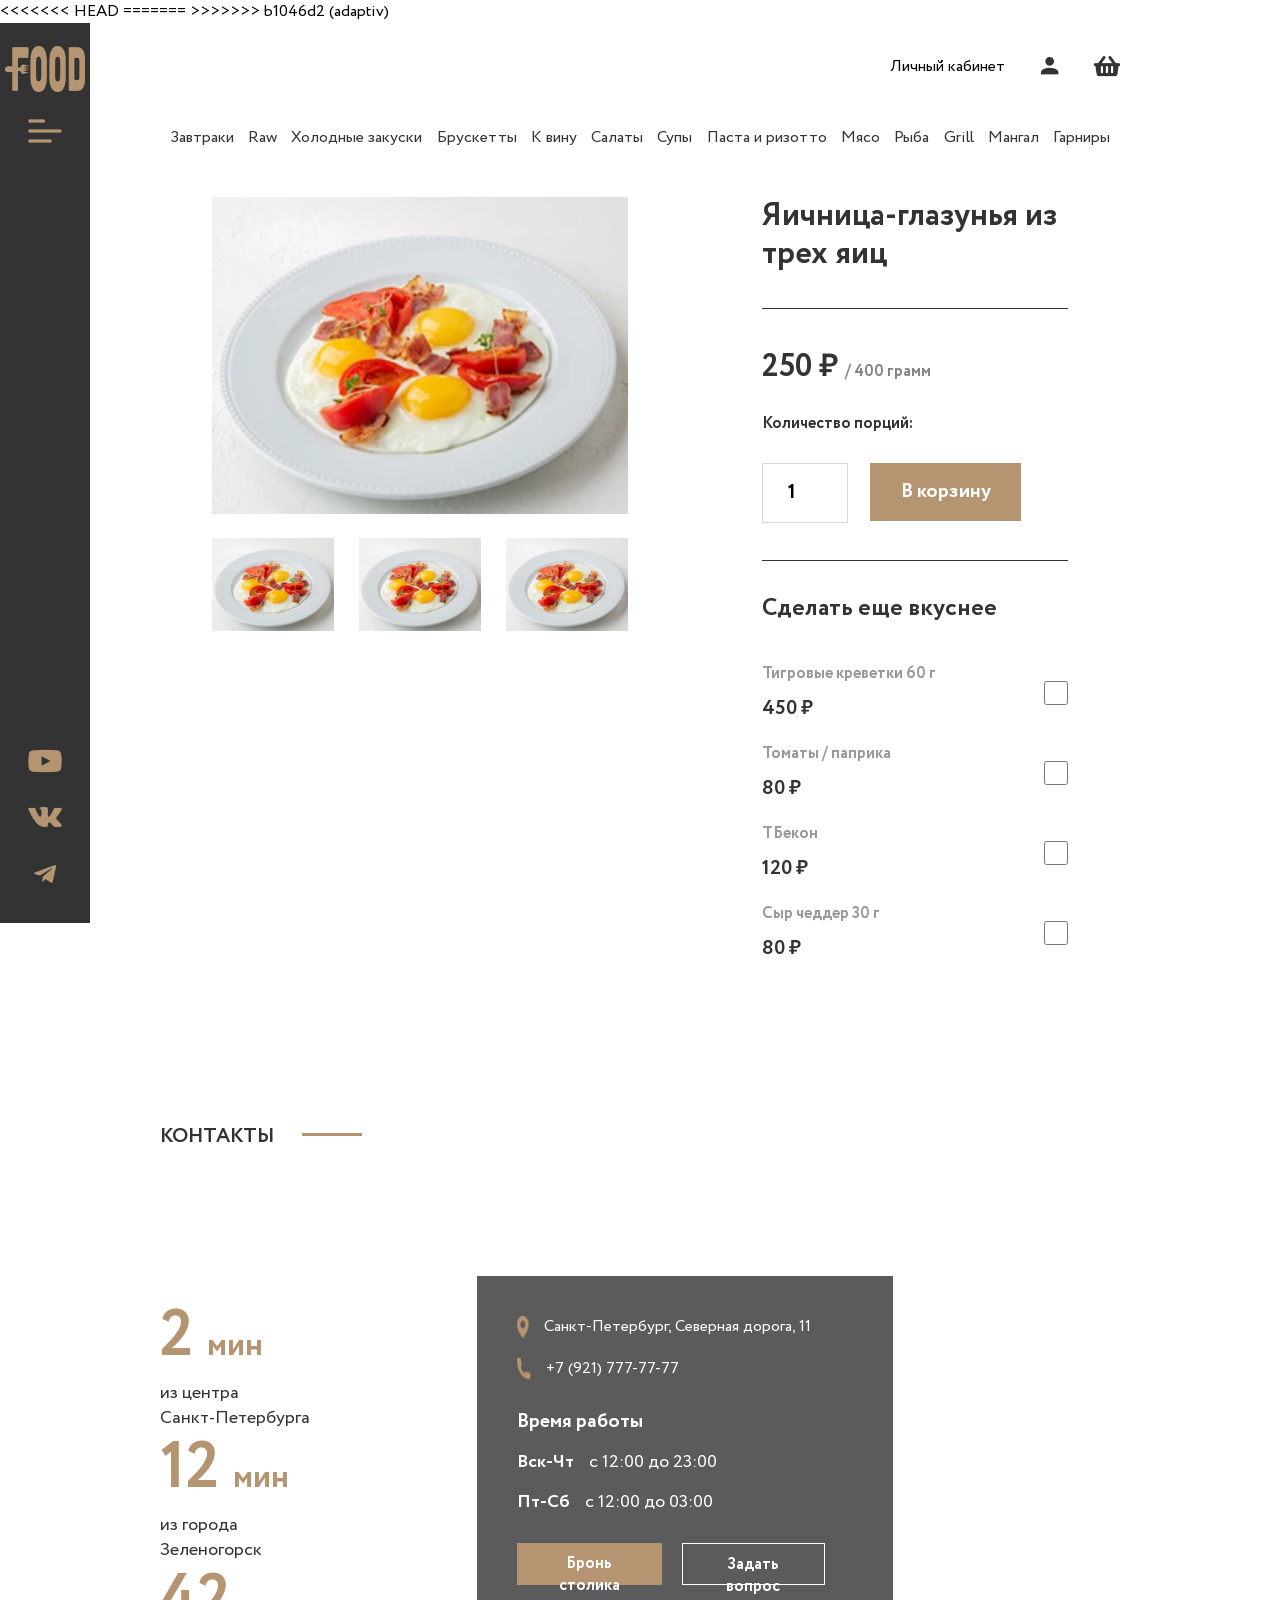
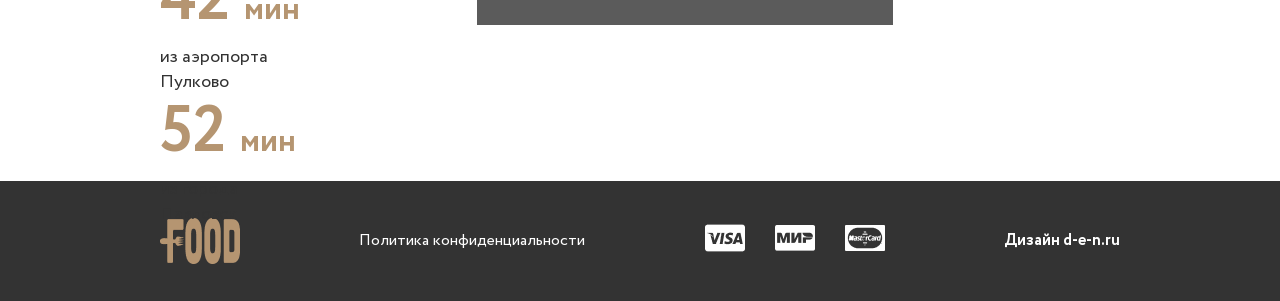
==== commit b2f94ce1: "adaptiv" ====
--- a/eda1.html
+++ b/eda1.html
@@ -6,7 +6,11 @@
   <link rel="stylesheet" href="style.css">
   <link rel="stylesheet" href="menu.css">
   <link rel="stylesheet" href="eda1.css">
+<<<<<<< HEAD
   <link rel="stylesheet" href="adaptive.css">
+=======
+  <link rel="stylesheet" href="media.css">
+>>>>>>> b1046d2 (adaptiv)
   <title>Document</title>
 </head>
 <body>
--- a/style.css
+++ b/style.css
@@ -17,11 +17,11 @@
 
 li {
     list-style: none;
-}
+} 
 
 header {
     width: 100%;
-    height: 100%;
+    height: 1000px;
     display: flex;
     background-image: url(img/headerbg.png);
     background-repeat: no-repeat;
@@ -722,5 +722,9 @@
     color: #fff;
 }
 
+<<<<<<< HEAD
 @import url(./media.css);
-@import url(./adaptive.css);+@import url(./adaptive.css);
+=======
+@import url(./media.css);
+>>>>>>> b1046d2 (adaptiv)
--- a/media.css
+++ b/media.css
@@ -0,0 +1,502 @@
+@media (min-width: 300px) and (max-width: 600px) {
+  * {
+    box-sizing: border-box;
+  }
+
+  header {
+    height: auto;
+    flex-direction: column;
+    background-position: center;
+    gap: 30px;
+  }
+
+  .header-container-left {
+    position: static;
+    width: 100%;
+    height: auto;
+  }
+
+  .header-left {
+    width: 90%;
+    height: auto;
+    flex-direction: row;
+    flex-wrap: wrap;
+    justify-content: space-between;
+    align-items: center;
+    gap: 15px;
+  }
+
+  .header-left-top {
+    width: auto;
+    height: auto;
+    flex-direction: row;
+    gap: 15px;
+  }
+
+  .header-left-bottom {
+    width: auto;
+    height: auto;
+    flex-direction: row;
+    gap: 12px;
+  }
+
+  .header-left-bottom a img {
+    width: 32px;
+    height: 32px;
+  }
+
+  .header-container-right {
+    width: 100%;
+    height: auto;
+  }
+
+  .header-right {
+    width: 90%;
+    height: auto;
+    align-items: center;
+    gap: 40px;
+  }
+
+  .header-right-top {
+    height: auto;
+    justify-content: center;
+  }
+
+  .header-right-top nav {
+    width: 100%;
+    height: auto;
+  }
+
+  .header-right-top nav ul {
+    height: auto;
+    flex-wrap: wrap;
+    justify-content: center;
+    gap: 15px;
+  }
+
+  .header-right-bottom p {
+    width: 100%;
+    height: auto;
+    font-size: 26px;
+    line-height: 130%;
+    text-align: center;
+  }
+
+  main {
+    display: flex;
+    flex-direction: column;
+    gap: 50px;
+  }
+
+  .section-1 {
+    height: auto;
+  }
+
+  .section-1-conatainer {
+    width: 90%;
+    height: auto;
+  }
+
+  .section-1-conatainer-inf {
+    width: 100%;
+    height: auto;
+    gap: 25px;
+  }
+
+  .section-1-conatainer-inf-text {
+    width: 100%;
+    height: auto;
+    flex-direction: column;
+    align-self: flex-start;
+    gap: 20px;
+  }
+
+  .section-1-conatainer-inf-text h2 {
+    width: 100%;
+    font-size: 32px;
+  }
+
+  .section-1-conatainer-inf-text p {
+    width: 100%;
+    height: auto;
+    gap: 15px;
+  }
+
+  .section-2 {
+    height: auto;
+  }
+
+  .section-2-conatainer {
+    width: 90%;
+    height: auto;
+  }
+
+  .section-2-conatainer-inf {
+    width: 100%;
+    height: auto;
+    gap: 25px;
+  }
+
+  .section-2-conatainer-inf-text {
+    height: auto;
+    align-items: flex-start;
+    gap: 30px;
+  }
+
+  .section-2-conatainer-inf-top {
+    width: 100%;
+    flex-direction: column;
+    gap: 20px;
+  }
+
+  .section-2-conatainer-inf-top h2 {
+    font-size: 32px;
+  }
+
+  .section-2-conatainer-inf-top p {
+    width: 100%;
+    height: auto;
+    gap: 15px;
+  }
+
+  .section-2-conatainer-inf-bottom {
+    width: 100%;
+    flex-direction: column;
+    align-items: center;
+    gap: 30px;
+  }
+
+  .section-2-conatainer-inf-bottom-card {
+    height: auto;
+    gap: 15px;
+  }
+
+  .section-2-conatainer-inf-bottom-card img {
+    max-width: 100%;
+    height: auto;
+  }
+
+  .section-3 {
+    height: auto;
+  }
+
+  .section-3-conatainer {
+    width: 90%;
+    height: auto;
+  }
+
+  .section-3-conatainer-inf {
+    width: 100%;
+    height: auto;
+    gap: 25px;
+  }
+
+  .section-3-conatainer-inf-text {
+    width: 100%;
+    height: auto;
+    flex-direction: column;
+    align-self: flex-start;
+    gap: 20px;
+  }
+
+  .section-3-conatainer-inf-text h2 {
+    font-size: 32px;
+  }
+
+  .section-3-conatainer-inf-text-right {
+    height: auto;
+    gap: 25px;
+  }
+
+  .section-3-conatainer-inf-text-right p {
+    width: 100%;
+  }
+
+  .section-3-conatainer-inf-text-button {
+    width: 100%;
+    height: auto;
+    flex-direction: column;
+    gap: 15px;
+  }
+
+  .section-3-button1,
+  .section-3-button2 {
+    width: 100%;
+    height: 52px;
+    font-size: 18px;
+    display: flex;
+    justify-content: center;
+    align-items: center;
+  }
+
+  .section-4 {
+    height: auto;
+  }
+
+  .section-4-conatainer {
+    width: 90%;
+    height: auto;
+  }
+
+  .section-4-conatainer-inf {
+    height: auto;
+    gap: 25px;
+  }
+
+  .section-4-conatainer-inf-bottom {
+    height: auto;
+    flex-direction: column;
+    align-items: center;
+    gap: 30px;
+    position: static;
+  }
+
+  .cards-time {
+    width: 100%;
+    height: auto;
+    gap: 20px 10px;
+    justify-content: space-around;
+  }
+
+  .card-time {
+    width: 130px;
+    height: auto;
+    gap: 8px;
+  }
+
+  .time {
+    font-size: 38px;
+  }
+
+  .time span {
+    font-size: 20px;
+  }
+
+  .card-time p {
+    font-size: 14px;
+  }
+
+  .section-4-conatainer-inf-bottom iframe {
+    width: 100%;
+    height: 300px;
+  }
+
+  .card-inf {
+    position: static;
+    width: 100%;
+    height: auto;
+  }
+
+  .card-inf-container {
+    width: 90%;
+    height: auto;
+    gap: 20px;
+  }
+
+  .card-inf-top {
+    width: 100%;
+    height: auto;
+    gap: 12px;
+  }
+
+  .card-inf-top div {
+    height: auto;
+    align-items: center;
+  }
+
+  .card-inf-medium {
+    height: auto;
+    gap: 10px;
+  }
+
+  .vrema1 {
+    font-size: 16px;
+    flex-direction: column;
+    gap: 4px;
+  }
+
+  .vrema1 span {
+    font-size: 14px;
+  }
+
+  .card-inf-bottom {
+    width: 100%;
+    height: auto;
+    flex-direction: column;
+    gap: 10px;
+  }
+
+  .card-inf-bottom-btn1,
+  .card-inf-bottom-btn2 {
+    width: 100%;
+  }
+
+  footer {
+    height: auto;
+  }
+
+  .footer-container {
+    width: 90%;
+    height: auto;
+    flex-direction: column;
+    gap: 20px;
+    text-align: center;
+  }
+
+  footer div {
+    width: 100%;
+    display: flex;
+    justify-content: center;
+    gap: 20px;
+  }
+
+  .menu {
+    height: auto;
+    flex-direction: column;
+    gap: 30px;
+  }
+
+  .menu-glav {
+    height: auto;
+  }
+
+  .menu-container {
+    width: 90%;
+    height: auto;
+    gap: 25px;
+  }
+
+  .menu-container__head {
+    height: auto;
+    justify-content: center;
+  }
+
+  .menu-container__head div {
+    width: auto;
+    gap: 15px;
+  }
+
+  .menu-container__nav {
+    width: 100%;
+  }
+
+  .menu-container__nav ul {
+    width: 100%;
+    flex-wrap: wrap;
+    justify-content: center;
+    gap: 10px 15px;
+  }
+
+  .menu-container__menu {
+    height: auto;
+    justify-content: center;
+    gap: 20px;
+  }
+  
+  .menu-container__menu__card {
+    width: 100%;
+    max-width: 320px;
+    height: auto;
+  }
+
+  .menu-container__menu__card img {
+    max-width: 100%;
+    height: auto;
+  }
+
+  .menu__card__text {
+    width: 90%;
+    height: auto;
+    gap: 15px;
+  }
+
+  .menu-container__menu__card2 {
+    width: 100%;
+    flex-direction: column;
+    align-items: center;
+    gap: 20px;
+  }
+
+  .menu-container__eda {
+    height: auto;
+  }
+
+  .card___eda {
+    width: 100%;
+    height: auto;
+    flex-direction: column;
+    align-items: center;
+    gap: 30px;
+  }
+
+  .card___eda__left {
+    width: 100%;
+    height: auto;
+    gap: 15px;
+    align-items: center;
+  }
+
+  .card___eda__left img {
+    max-width: 100%;
+    height: auto;
+  }
+
+  .card___eda__left-bottom {
+    width: 100%;
+    gap: 10px;
+    justify-content: space-between;
+  }
+
+  .card___eda__left-bottom img {
+    width: 30%;
+    height: auto;
+  }
+
+  .card___eda__right {
+    width: 100%;
+    height: auto;
+    gap: 25px;
+  }
+
+  .card___eda__righ-top {
+    height: auto;
+  }
+
+  .card___eda__righ-top p {
+    font-size: 26px;
+  }
+
+  .card___eda__right-medium {
+    height: auto;
+  }
+
+  .card___eda__right-medium-glav {
+    height: auto;
+    gap: 15px;
+  }
+
+  .card___eda__right-medium-btn {
+    width: 100%;
+    max-width: 260px;
+  }
+
+  .card___eda__right-bottom {
+    height: auto;
+  }
+
+  .card___eda__right-bottom-g {
+    height: auto;
+    gap: 20px;
+  }
+
+  .chekboks {
+    height: auto;
+    gap: 15px;
+  }
+
+  .chekbok p {
+    height: auto;
+    gap: 5px;
+    font-size: 18px;
+  }
+}
